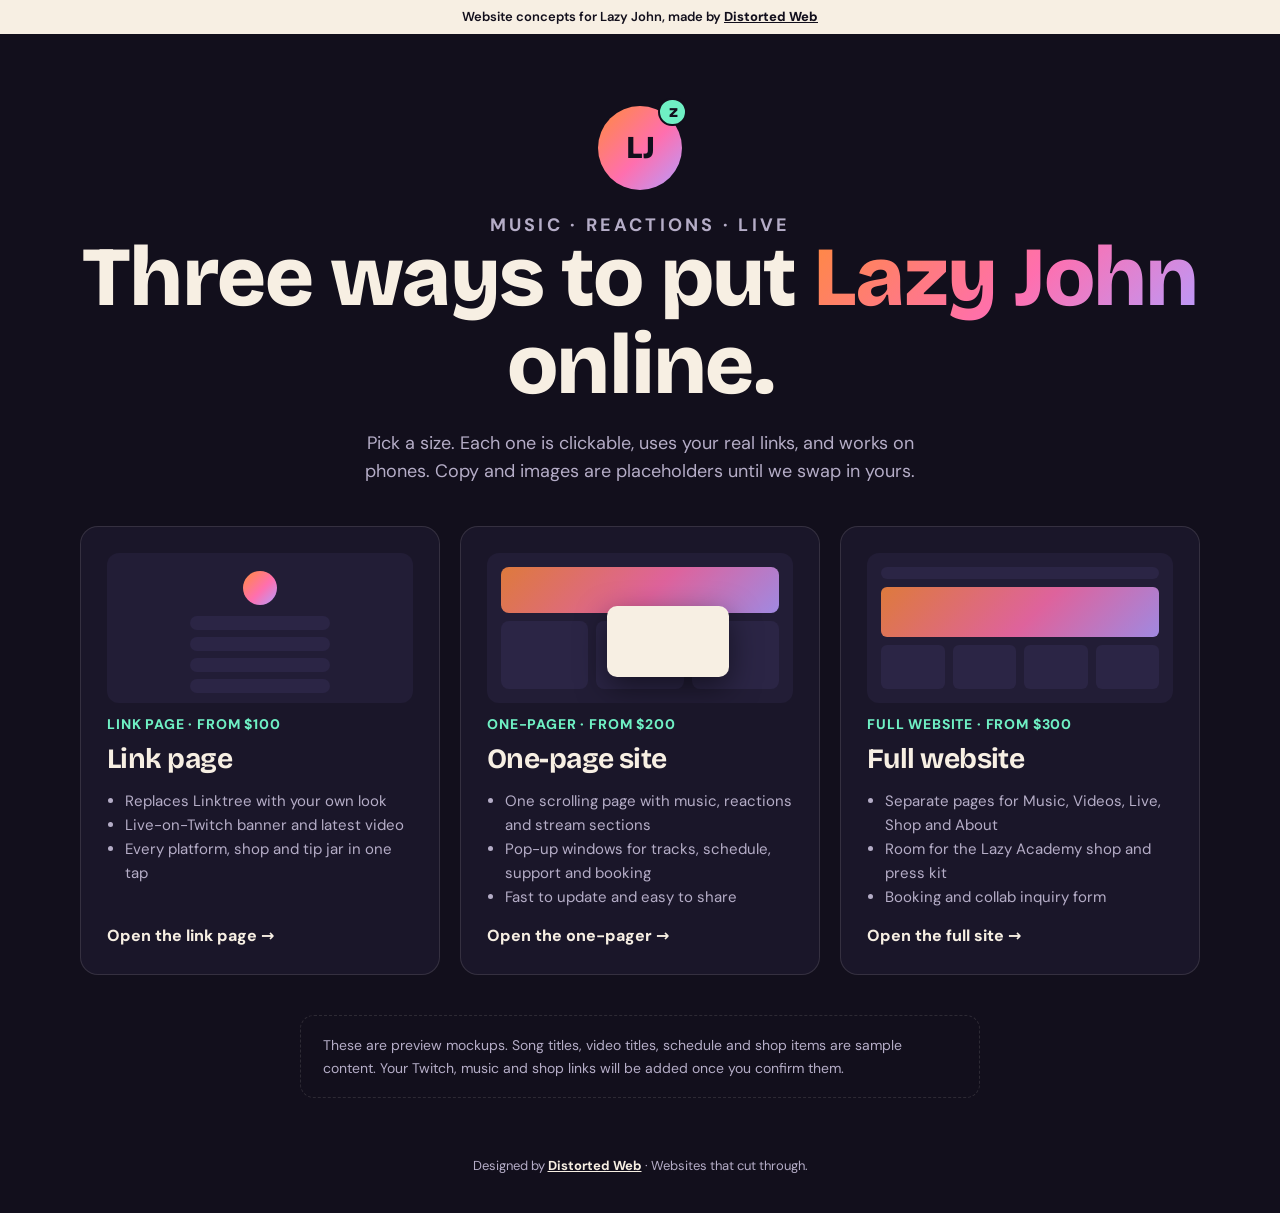
==== index.html @ 8bceaa5c "Add Lazy John website concepts: link page, one-pager with pop-ups, full site Co-Authored-By: Claude " ====
<!doctype html>
<html lang="en">
<head>
  <meta charset="utf-8">
  <meta name="viewport" content="width=device-width, initial-scale=1">
  <title>Lazy John | Website concepts by Distorted Web</title>
  <meta name="description" content="Three website concepts for Lazy John: a link page, a one-page site, and a full website.">
  <meta name="robots" content="noindex">
  <link rel="stylesheet" href="assets/css/base.css">
  <style>
    .hero { padding: 72px 0 40px; text-align: center; }
    .hero .mono { --s: 84px; margin: 0 auto 26px; }
    .hero h1 { font-size: clamp(40px, 8vw, 84px); font-weight: 800; }
    .hero p { max-width: 560px; margin: 18px auto 0; color: var(--muted); font-size: 18px; }
    .grid { display: grid; gap: 20px; grid-template-columns: repeat(auto-fit, minmax(280px, 1fr)); padding-bottom: 40px; }
    .opt {
      display: flex; flex-direction: column; gap: 14px; padding: 26px; border-radius: var(--radius);
      background: var(--night-2); border: 1px solid var(--line); text-decoration: none;
      transition: transform .2s, border-color .2s;
    }
    .opt:hover { transform: translateY(-4px); border-color: rgba(247,239,227,.35); }
    .opt .preview { height: 150px; border-radius: 12px; background: var(--card); position: relative; overflow: hidden; }
    .opt h2 { font-size: 28px; }
    .opt .price { font: 800 14px/1 var(--body); color: var(--mint); letter-spacing: .06em; text-transform: uppercase; }
    .opt ul { margin: 0; padding-left: 18px; color: var(--muted); font-size: 15px; }
    .opt .go { margin-top: auto; font-weight: 800; }
    .opt .go::after { content: " →"; }
    /* tiny wireframes */
    .wf-link { display: grid; gap: 7px; width: 46%; margin: 18px auto; }
    .wf-link i { height: 14px; border-radius: 99px; background: var(--card-2); }
    .wf-link i:first-child { width: 34px; height: 34px; border-radius: 50%; margin: 0 auto 4px; background: var(--glow); }
    .wf-one { position: absolute; inset: 14px; display: grid; gap: 8px; grid-template-columns: 1fr 1fr 1fr; grid-template-rows: 46px 1fr; }
    .wf-one i { border-radius: 8px; background: var(--card-2); }
    .wf-one i:first-child { grid-column: 1 / -1; background: var(--glow); opacity: .85; }
    .wf-one b { position: absolute; right: 18%; bottom: 10%; width: 44%; height: 58%; border-radius: 10px; background: var(--cream); box-shadow: 0 10px 30px rgba(0,0,0,.5); }
    .wf-full { position: absolute; inset: 14px; display: grid; gap: 8px; grid-template-rows: 12px 50px 1fr; }
    .wf-full i { border-radius: 6px; background: var(--card-2); }
    .wf-full > i:nth-child(2) { background: var(--glow); opacity: .85; }
    .wf-full span { display: grid; grid-template-columns: repeat(4, 1fr); gap: 8px; }
    .wf-full span i { height: 100%; }
    .note { max-width: 680px; margin: 0 auto 30px; padding: 18px 22px; border-radius: 14px; border: 1px dashed var(--line); color: var(--muted); font-size: 14px; }
  </style>
</head>
<body>
  <div class="concept-bar">Website concepts for Lazy John, made by <a href="https://distortedbrands.com/web/">Distorted Web</a></div>

  <main class="wrap">
    <header class="hero">
      <div class="mono" aria-hidden="true">LJ</div>
      <p class="eyebrow">Music · Reactions · Live</p>
      <h1>Three ways to put <span class="grad-text">Lazy John</span> online.</h1>
      <p>Pick a size. Each one is clickable, uses your real links, and works on phones. Copy and images are placeholders until we swap in yours.</p>
    </header>

    <section class="grid" aria-label="Concepts">
      <a class="opt" href="link/">
        <div class="preview"><div class="wf-link"><i></i><i></i><i></i><i></i><i></i></div></div>
        <span class="price">Link page · from $100</span>
        <h2>Link page</h2>
        <ul>
          <li>Replaces Linktree with your own look</li>
          <li>Live-on-Twitch banner and latest video</li>
          <li>Every platform, shop and tip jar in one tap</li>
        </ul>
        <span class="go">Open the link page</span>
      </a>

      <a class="opt" href="one-page/">
        <div class="preview"><div class="wf-one"><i></i><i></i><i></i><i></i><b></b></div></div>
        <span class="price">One-pager · from $200</span>
        <h2>One-page site</h2>
        <ul>
          <li>One scrolling page with music, reactions and stream sections</li>
          <li>Pop-up windows for tracks, schedule, support and booking</li>
          <li>Fast to update and easy to share</li>
        </ul>
        <span class="go">Open the one-pager</span>
      </a>

      <a class="opt" href="full/">
        <div class="preview"><div class="wf-full"><i></i><i></i><span><i></i><i></i><i></i><i></i></span></div></div>
        <span class="price">Full website · from $300</span>
        <h2>Full website</h2>
        <ul>
          <li>Separate pages for Music, Videos, Live, Shop and About</li>
          <li>Room for the Lazy Academy shop and press kit</li>
          <li>Booking and collab inquiry form</li>
        </ul>
        <span class="go">Open the full site</span>
      </a>
    </section>

    <p class="note">These are preview mockups. Song titles, video titles, schedule and shop items are sample content. Your Twitch, music and shop links will be added once you confirm them.</p>
  </main>

  <footer class="credit">Designed by <a href="https://distortedbrands.com/web/">Distorted Web</a> · Websites that cut through.</footer>
</body>
</html>
---- assets/css/base.css ----
/* Lazy John — shared styles for all three concepts */

@font-face {
  font-family: "Bricolage";
  src: url("../fonts/bricolage.woff2") format("woff2");
  font-weight: 200 800;
  font-display: swap;
}
@font-face {
  font-family: "DM Sans";
  src: url("../fonts/dmsans.woff2") format("woff2");
  font-weight: 100 1000;
  font-display: swap;
}

:root {
  --night: #120f1c;
  --night-2: #1a1629;
  --card: #221d36;
  --card-2: #2b2545;
  --line: rgba(247, 239, 227, 0.12);
  --cream: #f7efe3;
  --muted: #b5adc7;
  --sun: #ff8a3d;
  --pink: #ff6fae;
  --lilac: #b69cff;
  --mint: #6ff0c4;
  --glow: linear-gradient(135deg, var(--sun), var(--pink) 55%, var(--lilac));
  --radius: 18px;
  --display: "Bricolage", "Arial Black", system-ui, sans-serif;
  --body: "DM Sans", system-ui, -apple-system, "Segoe UI", sans-serif;
  color-scheme: dark;
}

*, *::before, *::after { box-sizing: border-box; }
html { -webkit-text-size-adjust: 100%; scroll-behavior: smooth; }
body {
  margin: 0;
  background: var(--night);
  color: var(--cream);
  font: 400 16px/1.6 var(--body);
  -webkit-font-smoothing: antialiased;
}
img, svg { display: block; max-width: 100%; }
a { color: inherit; }
h1, h2, h3, h4 { font-family: var(--display); line-height: 1.05; margin: 0; letter-spacing: -0.02em; }
p { margin: 0; }
button { font: inherit; color: inherit; }
:focus-visible { outline: 2px solid var(--mint); outline-offset: 3px; border-radius: 6px; }

.wrap { width: min(1120px, 100% - 32px); margin-inline: auto; }
.grad-text { background: var(--glow); -webkit-background-clip: text; background-clip: text; color: transparent; }
.eyebrow {
  font: 700 12px/1 var(--body); letter-spacing: 0.18em; text-transform: uppercase; color: var(--mint);
}
.muted { color: var(--muted); }

/* Monogram badge used in place of a logo */
.mono {
  --s: 56px;
  width: var(--s); height: var(--s); border-radius: 50%;
  display: grid; place-items: center;
  background: var(--glow);
  color: var(--night);
  font: 800 calc(var(--s) * 0.38)/1 var(--display);
  letter-spacing: -0.04em;
  flex: none;
  position: relative;
}
.mono::after { /* sleepy "z" sticker */
  content: "z";
  position: absolute; right: -6%; top: -10%;
  width: 34%; height: 34%; border-radius: 50%;
  display: grid; place-items: center;
  background: var(--mint); color: var(--night);
  font: 800 calc(var(--s) * 0.2)/1 var(--display);
  border: 2px solid var(--night);
}

/* Buttons */
.btn {
  display: inline-flex; align-items: center; justify-content: center; gap: 10px;
  padding: 13px 22px; border-radius: 999px; border: 1px solid var(--line);
  background: var(--card); color: var(--cream);
  font: 700 15px/1 var(--body); text-decoration: none; cursor: pointer;
  transition: transform .15s ease, background .15s ease, border-color .15s ease;
}
.btn:hover { transform: translateY(-2px); border-color: rgba(247,239,227,.3); }
.btn-hot { background: var(--glow); color: var(--night); border-color: transparent; }
.btn-ghost { background: transparent; }

/* Brand icons (Simple Icons, CC0) drawn with currentColor */
.ico { width: 20px; height: 20px; flex: none; background: currentColor; display: inline-block;
  -webkit-mask: center / contain no-repeat; mask: center / contain no-repeat; }
.i-youtube   { -webkit-mask-image: url(../icons/youtube.svg);   mask-image: url(../icons/youtube.svg); }
.i-twitch    { -webkit-mask-image: url(../icons/twitch.svg);    mask-image: url(../icons/twitch.svg); }
.i-discord   { -webkit-mask-image: url(../icons/discord.svg);   mask-image: url(../icons/discord.svg); }
.i-tiktok    { -webkit-mask-image: url(../icons/tiktok.svg);    mask-image: url(../icons/tiktok.svg); }
.i-instagram { -webkit-mask-image: url(../icons/instagram.svg); mask-image: url(../icons/instagram.svg); }
.i-patreon   { -webkit-mask-image: url(../icons/patreon.svg);   mask-image: url(../icons/patreon.svg); }
.i-spotify   { -webkit-mask-image: url(../icons/spotify.svg);   mask-image: url(../icons/spotify.svg); }

/* Live pill */
.live {
  display: inline-flex; align-items: center; gap: 8px;
  padding: 6px 12px; border-radius: 999px;
  background: rgba(111, 240, 196, 0.12); color: var(--mint);
  font: 700 12px/1 var(--body); letter-spacing: .08em; text-transform: uppercase;
}
.live::before { content: ""; width: 8px; height: 8px; border-radius: 50%; background: var(--mint); animation: pulse 1.6s infinite; }
@keyframes pulse { 50% { opacity: .3; } }

/* Concept bar: tells the client this is a preview */
.concept-bar {
  background: var(--cream); color: var(--night);
  font: 600 13px/1.4 var(--body);
  text-align: center; padding: 8px 16px;
}
.concept-bar a { font-weight: 800; }

/* Footer credit */
.credit { padding: 28px 16px 36px; text-align: center; color: var(--muted); font-size: 13px; }
.credit a { color: var(--cream); font-weight: 700; }

/* Social row */
.socials { display: flex; flex-wrap: wrap; gap: 10px; }
.socials a {
  width: 44px; height: 44px; border-radius: 50%; display: grid; place-items: center;
  background: var(--card); border: 1px solid var(--line); color: var(--cream);
  transition: background .15s, color .15s, transform .15s;
}
.socials a:hover { background: var(--cream); color: var(--night); transform: translateY(-2px); }

/* Thumbnail placeholder art (stands in for real video/cover images) */
.thumb {
  aspect-ratio: 16 / 9; border-radius: 14px; position: relative; overflow: hidden;
  background:
    radial-gradient(120% 90% at 0% 0%, rgba(255,138,61,.55), transparent 55%),
    radial-gradient(120% 90% at 100% 100%, rgba(182,156,255,.55), transparent 55%),
    var(--card-2);
}
.thumb.alt { background:
    radial-gradient(120% 90% at 100% 0%, rgba(255,111,174,.55), transparent 55%),
    radial-gradient(120% 90% at 0% 100%, rgba(111,240,196,.4), transparent 55%),
    var(--card-2); }
.thumb.cover { aspect-ratio: 1; }
.thumb .play {
  position: absolute; inset: 0; margin: auto; width: 54px; height: 54px; border-radius: 50%;
  background: rgba(18,15,28,.65); display: grid; place-items: center;
}
.thumb .play::before { content: ""; border-left: 16px solid var(--cream); border-block: 10px solid transparent; margin-left: 4px; }
.thumb .tag {
  position: absolute; left: 10px; bottom: 10px; padding: 4px 9px; border-radius: 6px;
  background: rgba(18,15,28,.75); font: 700 11px/1.2 var(--body); letter-spacing: .06em; text-transform: uppercase;
}

@media (prefers-reduced-motion: reduce) {
  *, *::before, *::after { animation: none !important; transition: none !important; scroll-behavior: auto !important; }
}
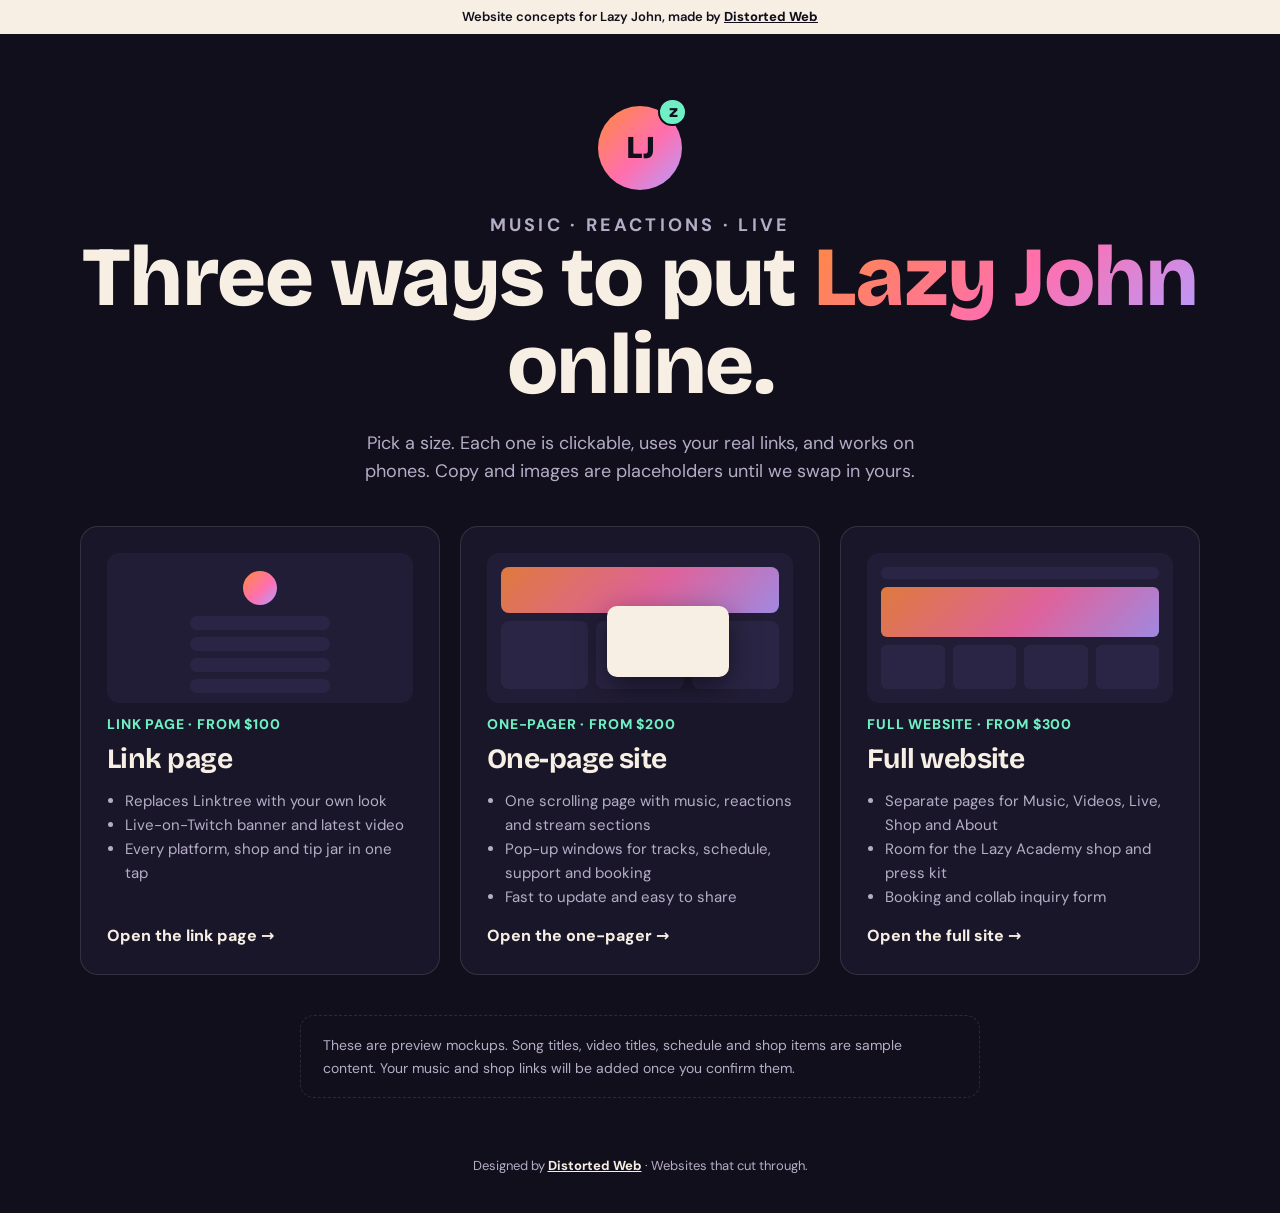
==== commit 69975714: "Use Lazy John's real Twitch link everywhere Co-Authored-By: Claude Opus 5.5 <noreply@anthropic.com> " ====
--- a/index.html
+++ b/index.html
@@ -90,7 +90,7 @@
       </a>
     </section>
 
-    <p class="note">These are preview mockups. Song titles, video titles, schedule and shop items are sample content. Your Twitch, music and shop links will be added once you confirm them.</p>
+    <p class="note">These are preview mockups. Song titles, video titles, schedule and shop items are sample content. Your music and shop links will be added once you confirm them.</p>
   </main>
 
   <footer class="credit">Designed by <a href="https://distortedbrands.com/web/">Distorted Web</a> · Websites that cut through.</footer>
